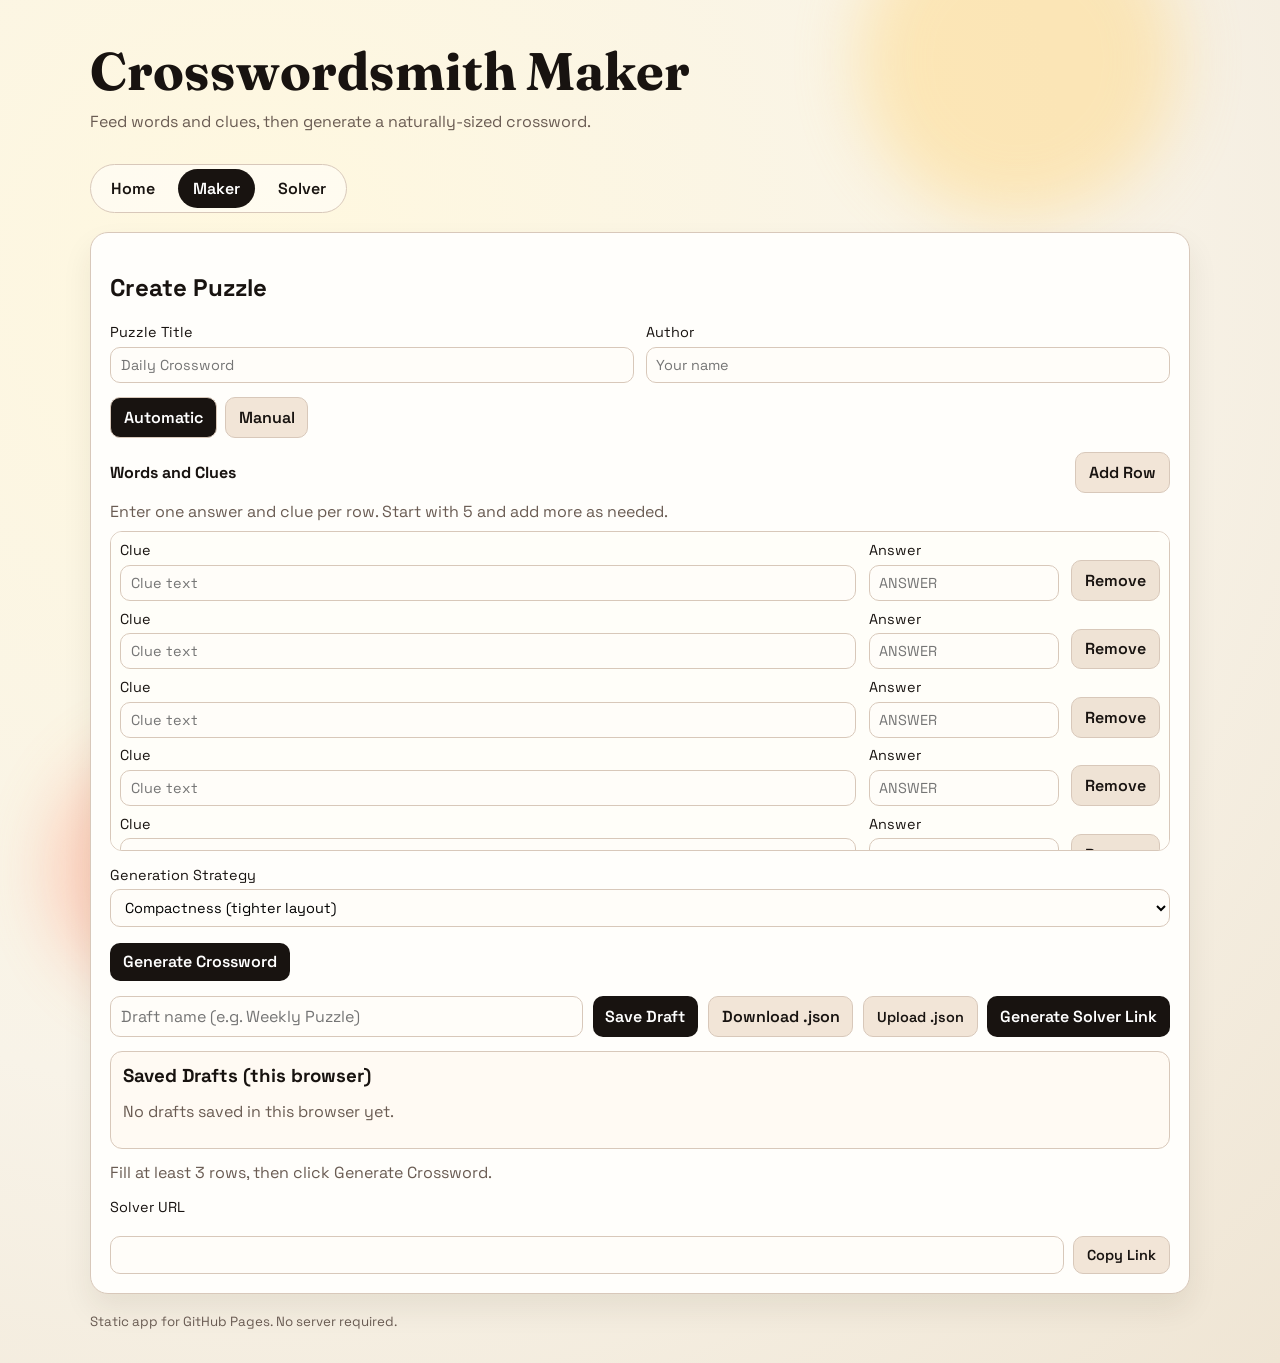
==== maker.html @ e9f3e0bb "initial commit" ====
<!doctype html>
<html lang="en">
  <head>
    <meta charset="UTF-8" />
    <meta name="viewport" content="width=device-width, initial-scale=1.0" />
    <title>Crosswordsmith Maker</title>
    <meta name="description" content="Generate a crossword from words and clues." />
    <link rel="preconnect" href="https://fonts.googleapis.com" />
    <link rel="preconnect" href="https://fonts.gstatic.com" crossorigin />
    <link
      href="https://fonts.googleapis.com/css2?family=Space+Grotesk:wght@400;500;700&family=Fraunces:opsz,wght@9..144,700&display=swap"
      rel="stylesheet"
    />
    <link rel="stylesheet" href="css/styles.css" />
  </head>
  <body>
    <div class="bg-orb orb-a"></div>
    <div class="bg-orb orb-b"></div>

    <header class="site-header">
      <h1>Crosswordsmith Maker</h1>
      <p>Feed words and clues, then generate a naturally-sized crossword.</p>
      <nav class="top-nav" aria-label="Main navigation">
        <a href="index.html">Home</a>
        <a href="maker.html" aria-current="page">Maker</a>
        <a href="solver.html">Solver</a>
      </nav>
    </header>

    <main class="layout">
      <section class="panel">
        <h2>Create Puzzle</h2>
        <div class="meta-grid maker-meta-grid">
          <label>
            Puzzle Title
            <input id="puzzle-title" type="text" placeholder="Daily Crossword" />
          </label>
          <label>
            Author
            <input id="puzzle-author" type="text" placeholder="Your name" />
          </label>
        </div>

        <div class="mode-tabs" role="tablist" aria-label="Maker mode">
          <button id="mode-automatic-btn" type="button" class="mode-tab-btn active" role="tab" aria-selected="true">
            Automatic
          </button>
          <button id="mode-manual-btn" type="button" class="mode-tab-btn" role="tab" aria-selected="false">
            Manual
          </button>
        </div>

        <section id="automatic-section" aria-label="Automatic crossword builder">
          <section class="word-bank" aria-label="Word and clue input rows">
            <div class="input-header-row">
              <h3>Words and Clues</h3>
              <button id="add-row-btn" type="button" class="secondary-btn">Add Row</button>
            </div>
            <p class="hint input-hint">Enter one answer and clue per row. Start with 5 and add more as needed.</p>

            <div id="entry-rows" class="entry-rows" role="group" aria-label="Clue and answer pairs"></div>
          </section>

          <section class="generation-controls" aria-label="Generation controls">
            <label>
              Generation Strategy
              <select id="generation-mode">
                <option value="compactness" selected>Compactness (tighter layout)</option>
                <option value="maxIntersections">Max Intersections (more crossings)</option>
              </select>
            </label>
          </section>

          <div class="toolbar">
            <button id="generate-btn" type="button">Generate Crossword</button>
          </div>
        </section>

        <section id="manual-section" class="manual-builder hidden" aria-label="Manual grid builder">
          <div class="toolbar">
            <button id="manual-block-toggle-btn" type="button" class="secondary-btn" aria-pressed="false">
              Toggle Black Squares: Off
            </button>
            <button id="manual-clear-btn" type="button" class="secondary-btn">Clear Letters</button>
            <button id="manual-recenter-btn" type="button" class="secondary-btn">Recenter</button>
            <button id="manual-build-btn" type="button">Build Puzzle</button>
          </div>

          <p class="hint">
            Type letters directly into the grid, like placing tiles on graph paper. Scroll in any direction to reveal
            more space — the grid keeps extending as you go. Turn on "Toggle Black Squares" to click cells into
            blocks instead. Clue numbers update automatically as you edit; fill in the clue text below, then click
            Build Puzzle.
          </p>

          <div id="manual-grid-viewport" class="manual-grid-viewport">
            <div id="manual-grid" class="crossword-grid" role="grid" aria-label="Manual crossword grid"></div>
          </div>

          <div class="clues-grid">
            <section>
              <h3>Across</h3>
              <ol id="manual-across-clues" class="solver-clues manual-clue-list"></ol>
            </section>
            <section>
              <h3>Down</h3>
              <ol id="manual-down-clues" class="solver-clues manual-clue-list"></ol>
            </section>
          </div>
        </section>

        <div class="toolbar">
          <input id="save-name-input" type="text" class="link-input" placeholder="Draft name (e.g. Weekly Puzzle)" />
          <button id="save-local-btn" type="button">Save Draft</button>
          <button id="download-btn" type="button" class="secondary-btn">Download .json</button>
          <label class="file-upload-btn">
            Upload .json
            <input id="upload-input" type="file" accept="application/json,.json" hidden />
          </label>
          <button id="share-btn" type="button">Generate Solver Link</button>
        </div>

        <section id="saved-drafts-section" class="report-box" aria-live="polite">
          <h3>Saved Drafts (this browser)</h3>
          <p id="saved-drafts-empty" class="hint">No drafts saved in this browser yet.</p>
          <ul id="saved-drafts-list" class="saved-drafts-list"></ul>
        </section>

        <p id="maker-message" class="hint">
          Fill at least 3 rows, then click Generate Crossword.
        </p>

        <section id="placement-report" class="report-box hidden" aria-live="polite">
          <h3>Placement Report</h3>
          <p id="placement-summary" class="hint"></p>
          <ul id="unplaced-list" class="report-list"></ul>
        </section>

        <label class="share-output">
          Solver URL
          <div class="toolbar">
            <input id="share-url" type="text" class="link-input" readonly />
            <button id="copy-link-btn" type="button" class="secondary-btn">Copy Link</button>
          </div>
        </label>
      </section>

      <section id="generated-panel" class="panel hidden" aria-live="polite">
        <h2>Generated Layout</h2>
        <div class="board-wrap">
          <div id="maker-grid" class="crossword-grid" role="grid" aria-label="Generated crossword"></div>
        </div>

        <div class="clues-grid">
          <section>
            <h3>Across</h3>
            <ol id="across-clues" class="solver-clues"></ol>
          </section>
          <section>
            <h3>Down</h3>
            <ol id="down-clues" class="solver-clues"></ol>
          </section>
        </div>
      </section>
    </main>

    <footer class="site-footer">
      <small>Static app for GitHub Pages. No server required.</small>
    </footer>

    <script type="module" src="js/maker.js"></script>
  </body>
</html>
---- css/styles.css ----
:root {
  --bg: #f8f3e8;
  --paper: #fffdf7;
  --ink: #181310;
  --muted: #6a5c53;
  --accent: #d9421b;
  --accent-soft: #ff8f6d;
  --line: #d8c8ba;
  --good: #2a7e3f;
  --bad: #a42020;
  --black: #12100f;
}

a {
  color: inherit;
}

* {
  box-sizing: border-box;
}

body {
  margin: 0;
  min-height: 100vh;
  font-family: "Space Grotesk", sans-serif;
  color: var(--ink);
  background: radial-gradient(circle at 20% 20%, #fff8df 0%, var(--bg) 55%, #efe5d4 100%);
  position: relative;
  overflow-x: hidden;
}

.bg-orb {
  position: fixed;
  border-radius: 999px;
  filter: blur(32px);
  opacity: 0.45;
  pointer-events: none;
  z-index: -1;
  animation: drift 10s ease-in-out infinite alternate;
}

.orb-a {
  width: 320px;
  height: 320px;
  background: #ffd57b;
  top: -100px;
  right: 8%;
}

.orb-b {
  width: 260px;
  height: 260px;
  background: #ff9f85;
  bottom: -100px;
  left: 4%;
  animation-duration: 13s;
}

.site-header,
.layout,
.site-footer {
  width: min(1100px, 92vw);
  margin-inline: auto;
}

.site-header {
  padding: 2.4rem 0 1.2rem;
  animation: rise-in 0.45s ease;
}

.site-header h1 {
  margin: 0;
  font-family: "Fraunces", serif;
  font-size: clamp(2.1rem, 5vw, 3.3rem);
}

.site-header p {
  margin-top: 0.45rem;
  color: var(--muted);
}

.top-nav {
  margin-top: 1rem;
  display: inline-flex;
  gap: 0.5rem;
  background: rgba(255, 255, 255, 0.5);
  border: 1px solid var(--line);
  border-radius: 999px;
  padding: 0.28rem;
}

.top-nav a {
  text-decoration: none;
  border-radius: 999px;
  padding: 0.55rem 0.95rem;
  font-weight: 600;
}

.top-nav a[aria-current="page"] {
  background: var(--ink);
  color: #fff;
}

.layout {
  display: grid;
}

.panel {
  background: color-mix(in srgb, var(--paper), #ffffff 50%);
  border: 1px solid var(--line);
  border-radius: 18px;
  padding: 1.2rem;
  backdrop-filter: blur(5px);
  box-shadow: 0 15px 30px rgba(52, 33, 12, 0.08);
  animation: rise-in 0.4s ease;
}

.meta-grid {
  display: grid;
  grid-template-columns: repeat(4, minmax(120px, 1fr));
  gap: 0.7rem;
}

.maker-meta-grid {
  grid-template-columns: repeat(2, minmax(180px, 1fr));
}

label {
  font-size: 0.9rem;
  display: grid;
  gap: 0.35rem;
}

input,
button,
textarea {
  font: inherit;
}

input,
textarea {
  border: 1px solid var(--line);
  border-radius: 10px;
  padding: 0.5rem 0.6rem;
  background: #fffdf9;
}

.toolbar {
  margin-top: 0.95rem;
  display: flex;
  flex-wrap: wrap;
  gap: 0.6rem;
}

button {
  border: 0;
  border-radius: 10px;
  padding: 0.55rem 0.8rem;
  background: var(--ink);
  color: #fff;
  font-weight: 600;
  cursor: pointer;
}

button:hover {
  transform: translateY(-1px);
}

.hint {
  color: var(--muted);
  margin: 0.85rem 0;
}

.board-wrap {
  overflow: auto;
  border: 1px solid var(--line);
  border-radius: 12px;
  padding: 0.7rem;
  background: #fffefa;
}

.hidden {
  display: none;
}

.crossword-grid {
  display: grid;
  gap: 2px;
  width: fit-content;
  margin: 0 auto;
}

.cell {
  width: 36px;
  height: 36px;
  border: 1px solid #dacbbb;
  background: #fff;
  position: relative;
}

.cell.black {
  background: var(--black);
  border-color: #000;
}

.cell.active-word {
  background: #f6efd9;
}

.cell.active-cell {
  background: #e7d7b4;
  border-color: #be9d6d;
}

.cell-num {
  position: absolute;
  top: 2px;
  left: 3px;
  font-size: 0.58rem;
  color: #5c4d41;
  user-select: none;
}

.cell input {
  width: 100%;
  height: 100%;
  border: 0;
  border-radius: 0;
  text-align: center;
  text-transform: uppercase;
  font-weight: 700;
  font-size: 1rem;
  background: transparent;
  padding: 0;
}

.cell input:focus {
  outline: 2px solid #d7b784;
}

.clues-grid {
  margin-top: 1rem;
  display: grid;
  gap: 1rem;
  grid-template-columns: repeat(2, minmax(220px, 1fr));
}

.clue-list {
  display: grid;
  gap: 0.5rem;
  max-height: 260px;
  overflow: auto;
  padding-right: 0.2rem;
}

.clue-item {
  display: grid;
  grid-template-columns: 40px 1fr;
  align-items: center;
  gap: 0.45rem;
}

.clue-item span {
  font-weight: 700;
}

.share-output {
  margin-top: 0.9rem;
}

.link-input {
  flex: 1 1 260px;
  min-width: 200px;
}

.file-upload-btn {
  display: inline-flex;
  align-items: center;
  justify-content: center;
  border-radius: 10px;
  padding: 0.55rem 0.8rem;
  font-weight: 600;
  cursor: pointer;
  background: #f2e5d7;
  color: var(--ink);
  border: 1px solid var(--line);
}

.saved-drafts-list {
  margin: 0.6rem 0 0;
  padding: 0;
  list-style: none;
  display: grid;
  gap: 0.5rem;
}

.saved-draft-item {
  display: flex;
  align-items: center;
  justify-content: space-between;
  gap: 0.6rem;
  padding: 0.45rem 0.6rem;
  border: 1px solid var(--line);
  border-radius: 10px;
  background: #fffef9;
}

.saved-draft-name {
  font-weight: 600;
  overflow: hidden;
  text-overflow: ellipsis;
  white-space: nowrap;
}

.saved-draft-actions {
  display: flex;
  gap: 0.4rem;
  flex-shrink: 0;
}

.saved-draft-actions button {
  padding: 0.35rem 0.55rem;
  font-size: 0.85rem;
}

.solver-meta {
  display: flex;
  flex-wrap: wrap;
  gap: 0.75rem;
  align-items: baseline;
}

.solver-meta strong {
  font-size: 1.2rem;
}

.solver-meta span {
  color: var(--muted);
}

.solver-clues {
  margin: 0;
  padding-left: 0;
  list-style: none;
  display: grid;
  gap: 0.4rem;
}

.solver-clues li {
  border-radius: 8px;
  padding: 0.15rem 0.35rem;
  transition: background-color 120ms ease, color 120ms ease;
  cursor: pointer;
}

.solver-clues li.active-clue {
  background: #f5ecd8;
  color: #2f2418;
}

.solver-clues li:hover {
  background: #f7f0de;
}

.good {
  color: var(--good);
}

.bad {
  color: var(--bad);
}

.site-footer {
  padding: 1rem 0 2rem;
  color: var(--muted);
}

.word-bank {
  margin-top: 0.8rem;
}

textarea {
  resize: vertical;
}

.input-header-row {
  display: flex;
  justify-content: space-between;
  align-items: center;
  gap: 0.8rem;
}

.input-header-row h3 {
  margin: 0;
  font-size: 1rem;
}

.secondary-btn {
  background: #f2e5d7;
  color: var(--ink);
  border: 1px solid var(--line);
}

.input-hint {
  margin-top: 0.5rem;
  margin-bottom: 0.6rem;
}

.entry-rows {
  border: 1px solid var(--line);
  border-radius: 12px;
  background: #fffef9;
  padding: 0.55rem;
  max-height: 320px;
  overflow-y: auto;
  display: grid;
  gap: 0.55rem;
}

.entry-row {
  display: grid;
  grid-template-columns: minmax(240px, 1fr) minmax(130px, 190px) auto;
  gap: 0.8rem;
  align-items: end;
}

.entry-row label {
  min-width: 0;
}

.entry-row input {
  width: 100%;
}

.entry-answer {
  text-transform: uppercase;
}

.remove-row-btn {
  background: #efe3d5;
  color: var(--ink);
  border: 1px solid var(--line);
  white-space: nowrap;
}

.generation-controls {
  margin-top: 0.9rem;
}

.mode-tabs {
  display: flex;
  gap: 0.5rem;
  margin: 0.9rem 0;
}

.mode-tab-btn {
  background: #f2e5d7;
  color: var(--ink);
  border: 1px solid var(--line);
}

.mode-tab-btn.active {
  background: var(--ink);
  color: #fff;
}

.manual-builder {
  margin-top: 0.6rem;
}

.manual-grid-viewport {
  width: 100%;
  max-width: 640px;
  height: 440px;
  overflow: auto;
  border: 1px solid var(--line);
  border-radius: 12px;
  padding: 0.7rem;
  background: #fffefa repeating-linear-gradient(
      0deg,
      transparent,
      transparent 35px,
      rgba(90, 70, 50, 0.06) 35px,
      rgba(90, 70, 50, 0.06) 36px
    ),
    repeating-linear-gradient(
      90deg,
      transparent,
      transparent 35px,
      rgba(90, 70, 50, 0.06) 35px,
      rgba(90, 70, 50, 0.06) 36px
    );
  margin: 0 auto;
}

/* The manual grid only renders the cells near the current scroll position
   (see renderManualWindow in maker.js) rather than every cell in the
   pannable range, so it uses absolute positioning within an explicitly
   sized canvas instead of the automatic/solver grids' CSS Grid layout. */
#manual-grid {
  position: relative;
  display: block;
}

#manual-grid .cell {
  position: absolute;
}


.crossword-grid.block-mode .cell:not(.black) input {
  cursor: cell;
}

.crossword-grid.block-mode .cell.black {
  cursor: pointer;
}

.manual-clue-item {
  display: grid;
  grid-template-columns: 28px 1fr;
  align-items: center;
  gap: 0.45rem;
}

.manual-clue-item .clue-num {
  font-weight: 700;
  color: var(--muted);
}

.manual-clue-input {
  width: 100%;
}

select {
  border: 1px solid var(--line);
  border-radius: 10px;
  padding: 0.5rem 0.6rem;
  background: #fffdf9;
  font: inherit;
}

.report-box {
  margin-top: 0.9rem;
  border: 1px solid var(--line);
  border-radius: 12px;
  background: #fffaf3;
  padding: 0.75rem;
}

.report-box h3 {
  margin: 0;
}

.report-list {
  margin: 0;
  margin-top: 0.5rem;
  padding-left: 1.1rem;
  display: grid;
  gap: 0.3rem;
}

.home-layout {
  grid-template-columns: 1.3fr 1fr;
  gap: 1rem;
}

.hero-panel {
  animation-delay: 0.06s;
}

.featured-meta {
  display: flex;
  flex-wrap: wrap;
  align-items: baseline;
  gap: 0.7rem;
}

.featured-meta strong {
  font-size: 1.2rem;
}

.featured-meta span {
  color: var(--muted);
}

.pill-row {
  margin-top: 0.7rem;
  display: flex;
  gap: 0.6rem;
  flex-wrap: wrap;
}

.pill {
  border: 1px solid var(--line);
  background: rgba(255, 255, 255, 0.7);
  border-radius: 999px;
  padding: 0.3rem 0.6rem;
}

.btn-link {
  display: inline-flex;
  text-decoration: none;
  border-radius: 10px;
  padding: 0.55rem 0.8rem;
  background: var(--ink);
  color: #fff;
  font-weight: 600;
}

.btn-link.secondary {
  background: #f2e5d7;
  color: var(--ink);
  border: 1px solid var(--line);
}

.steps-list {
  margin: 0;
  padding-left: 1.1rem;
  display: grid;
  gap: 0.45rem;
}

@keyframes rise-in {
  from {
    transform: translateY(8px);
    opacity: 0;
  }
  to {
    transform: translateY(0);
    opacity: 1;
  }
}

@keyframes drift {
  from {
    transform: translateY(0) translateX(0);
  }
  to {
    transform: translateY(12px) translateX(14px);
  }
}

@media (max-width: 860px) {
  .meta-grid {
    grid-template-columns: repeat(2, minmax(120px, 1fr));
  }

  .home-layout {
    grid-template-columns: 1fr;
  }

  .clues-grid {
    grid-template-columns: 1fr;
  }

  .cell {
    width: 32px;
    height: 32px;
  }

  .entry-row {
    grid-template-columns: 1fr;
  }
}
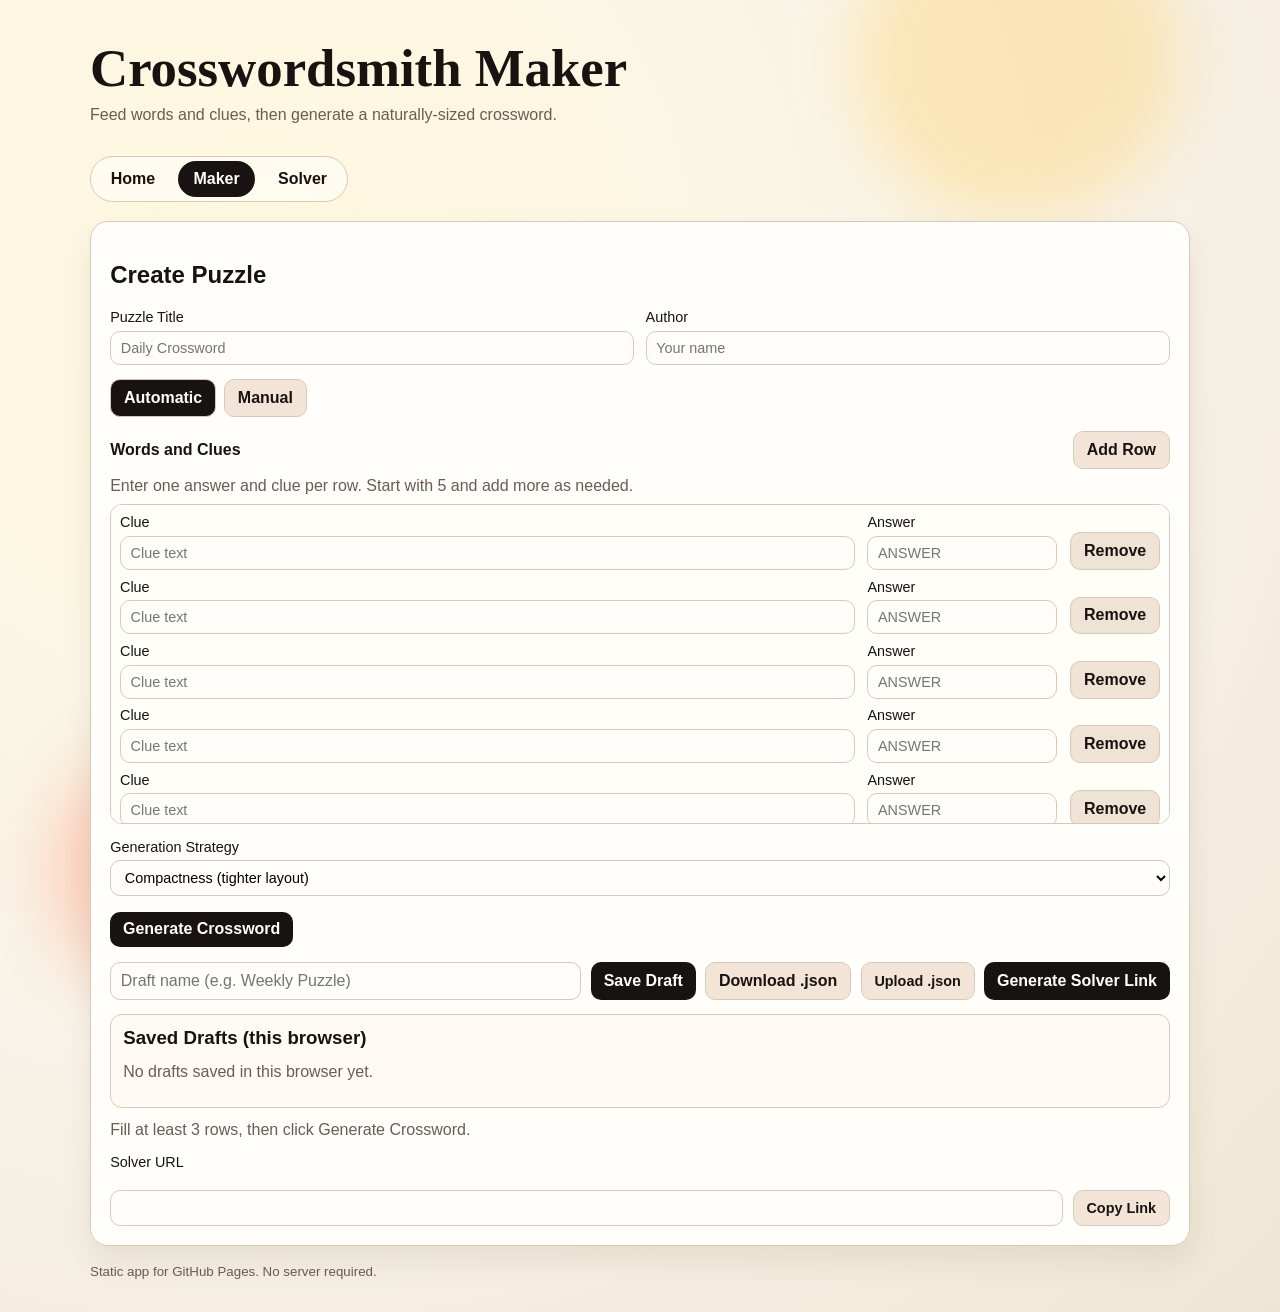
==== commit bde04260: "final pass for security" ====
--- a/maker.html
+++ b/maker.html
@@ -3,6 +3,11 @@
   <head>
     <meta charset="UTF-8" />
     <meta name="viewport" content="width=device-width, initial-scale=1.0" />
+    <meta name="referrer" content="strict-origin-when-cross-origin" />
+    <meta
+      http-equiv="Content-Security-Policy"
+      content="default-src 'self'; script-src 'self'; style-src 'self' 'unsafe-inline' https://fonts.googleapis.com; font-src https://fonts.gstatic.com; img-src 'self' data:; connect-src 'self'; object-src 'none'; base-uri 'self'; form-action 'self'; frame-src 'none'; manifest-src 'self'"
+    />
     <title>Crosswordsmith Maker</title>
     <meta name="description" content="Generate a crossword from words and clues." />
     <link rel="preconnect" href="https://fonts.googleapis.com" />
--- a/css/styles.css
+++ b/css/styles.css
@@ -105,6 +105,11 @@
   display: grid;
 }
 
+.solver-layout {
+  width: min(1500px, 97vw);
+  gap: 1rem;
+}
+
 .panel {
   background: color-mix(in srgb, var(--paper), #ffffff 50%);
   border: 1px solid var(--line);
@@ -172,11 +177,14 @@
 }
 
 .board-wrap {
+  max-width: 100%;
   overflow: auto;
   border: 1px solid var(--line);
   border-radius: 12px;
   padding: 0.7rem;
   background: #fffefa;
+  overscroll-behavior-x: contain;
+  min-width: 0;
 }
 
 .hidden {
@@ -184,6 +192,7 @@
 }
 
 .crossword-grid {
+  --cell-size: var(--solver-cell-size, 32px);
   display: grid;
   gap: 2px;
   width: fit-content;
@@ -191,8 +200,8 @@
 }
 
 .cell {
-  width: 36px;
-  height: 36px;
+  width: var(--cell-size);
+  height: var(--cell-size);
   border: 1px solid #dacbbb;
   background: #fff;
   position: relative;
@@ -214,9 +223,9 @@
 
 .cell-num {
   position: absolute;
-  top: 2px;
-  left: 3px;
-  font-size: 0.58rem;
+  top: max(1px, calc(var(--cell-size) * 0.06));
+  left: max(2px, calc(var(--cell-size) * 0.09));
+  font-size: clamp(0.42rem, calc(var(--cell-size) * 0.18), 0.58rem);
   color: #5c4d41;
   user-select: none;
 }
@@ -229,7 +238,7 @@
   text-align: center;
   text-transform: uppercase;
   font-weight: 700;
-  font-size: 1rem;
+  font-size: clamp(0.72rem, calc(var(--cell-size) * 0.5), 1rem);
   background: transparent;
   padding: 0;
 }
@@ -239,10 +248,13 @@
 }
 
 .clues-grid {
-  margin-top: 1rem;
   display: grid;
   gap: 1rem;
   grid-template-columns: repeat(2, minmax(220px, 1fr));
+  align-content: start;
+  min-width: 0;
+  grid-column: 2 / 3;
+  grid-row: 1 / span 2;
 }
 
 .clue-list {
@@ -344,6 +356,10 @@
   list-style: none;
   display: grid;
   gap: 0.4rem;
+  max-height: 60vh;
+  max-height: 60dvh;
+  overflow: auto;
+  padding-right: 0.35rem;
 }
 
 .solver-clues li {
@@ -360,6 +376,69 @@
 
 .solver-clues li:hover {
   background: #f7f0de;
+}
+
+.solver-panel {
+  display: grid;
+  gap: 1rem;
+  align-items: start;
+  grid-template-columns: minmax(0, 1.4fr) minmax(320px, 1fr);
+}
+
+.solver-board-toolbar {
+  grid-column: 1 / 2;
+  display: flex;
+  flex-wrap: wrap;
+  justify-content: space-between;
+  align-items: center;
+  gap: 0.7rem;
+}
+
+.solver-board-label {
+  color: var(--muted);
+  font-size: 0.92rem;
+  font-weight: 600;
+}
+
+.solver-zoom-controls {
+  display: inline-flex;
+  align-items: center;
+  gap: 0.5rem;
+  flex-wrap: wrap;
+}
+
+.solver-zoom-controls button {
+  min-width: 3rem;
+}
+
+.zoom-level {
+  min-width: 4ch;
+  font-weight: 700;
+  color: var(--muted);
+  text-align: right;
+}
+
+.solver-scroll-hint {
+  grid-column: 1 / 2;
+  margin: -0.35rem 0 0;
+  color: var(--muted);
+  font-size: 0.9rem;
+  text-align: center;
+}
+
+.solver-panel .board-wrap {
+  grid-column: 1 / 2;
+}
+
+.solver-clue-section {
+  min-width: 0;
+  display: grid;
+  grid-template-rows: auto minmax(0, 1fr);
+  gap: 0.5rem;
+}
+
+.solver-clue-section h3 {
+  margin: 0;
 }
 
 .good {
@@ -653,12 +732,34 @@
     grid-template-columns: 1fr;
   }
 
-  .cell {
-    width: 32px;
-    height: 32px;
+  .crossword-grid {
+    --cell-size: 30px;
+  }
+
+  .solver-board-toolbar {
+    align-items: start;
   }
 
   .entry-row {
     grid-template-columns: 1fr;
   }
 }
+
+@media (max-width: 1180px) {
+  .solver-panel {
+    grid-template-columns: 1fr;
+  }
+
+  .solver-panel .board-wrap,
+  .solver-board-toolbar,
+  .solver-scroll-hint,
+  .clues-grid {
+    grid-column: auto;
+    grid-row: auto;
+  }
+
+  .solver-clues {
+    max-height: 40vh;
+    max-height: 40dvh;
+  }
+}
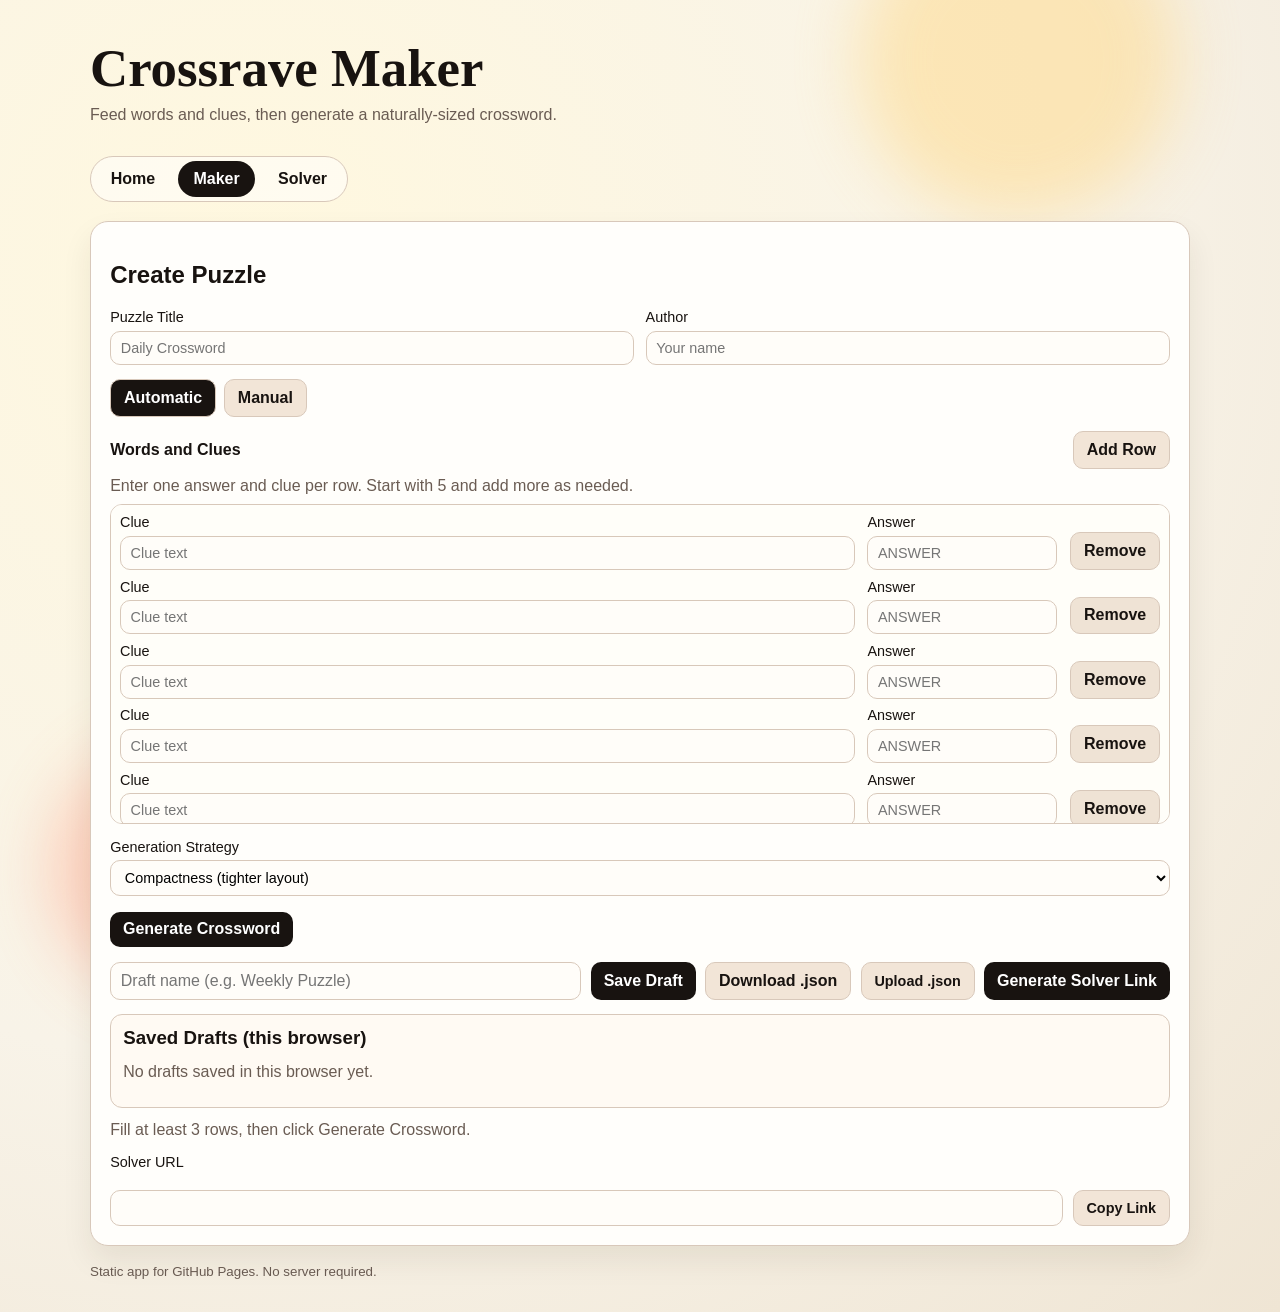
==== commit a6694380: "Rename Crosswordsmith/crosslark to Crossrave" ====
--- a/maker.html
+++ b/maker.html
@@ -8,7 +8,7 @@
       http-equiv="Content-Security-Policy"
       content="default-src 'self'; script-src 'self'; style-src 'self' 'unsafe-inline' https://fonts.googleapis.com; font-src https://fonts.gstatic.com; img-src 'self' data:; connect-src 'self'; object-src 'none'; base-uri 'self'; form-action 'self'; frame-src 'none'; manifest-src 'self'"
     />
-    <title>Crosswordsmith Maker</title>
+    <title>Crossrave Maker</title>
     <meta name="description" content="Generate a crossword from words and clues." />
     <link rel="preconnect" href="https://fonts.googleapis.com" />
     <link rel="preconnect" href="https://fonts.gstatic.com" crossorigin />
@@ -23,7 +23,7 @@
     <div class="bg-orb orb-b"></div>
 
     <header class="site-header">
-      <h1>Crosswordsmith Maker</h1>
+      <h1>Crossrave Maker</h1>
       <p>Feed words and clues, then generate a naturally-sized crossword.</p>
       <nav class="top-nav" aria-label="Main navigation">
         <a href="index.html">Home</a>
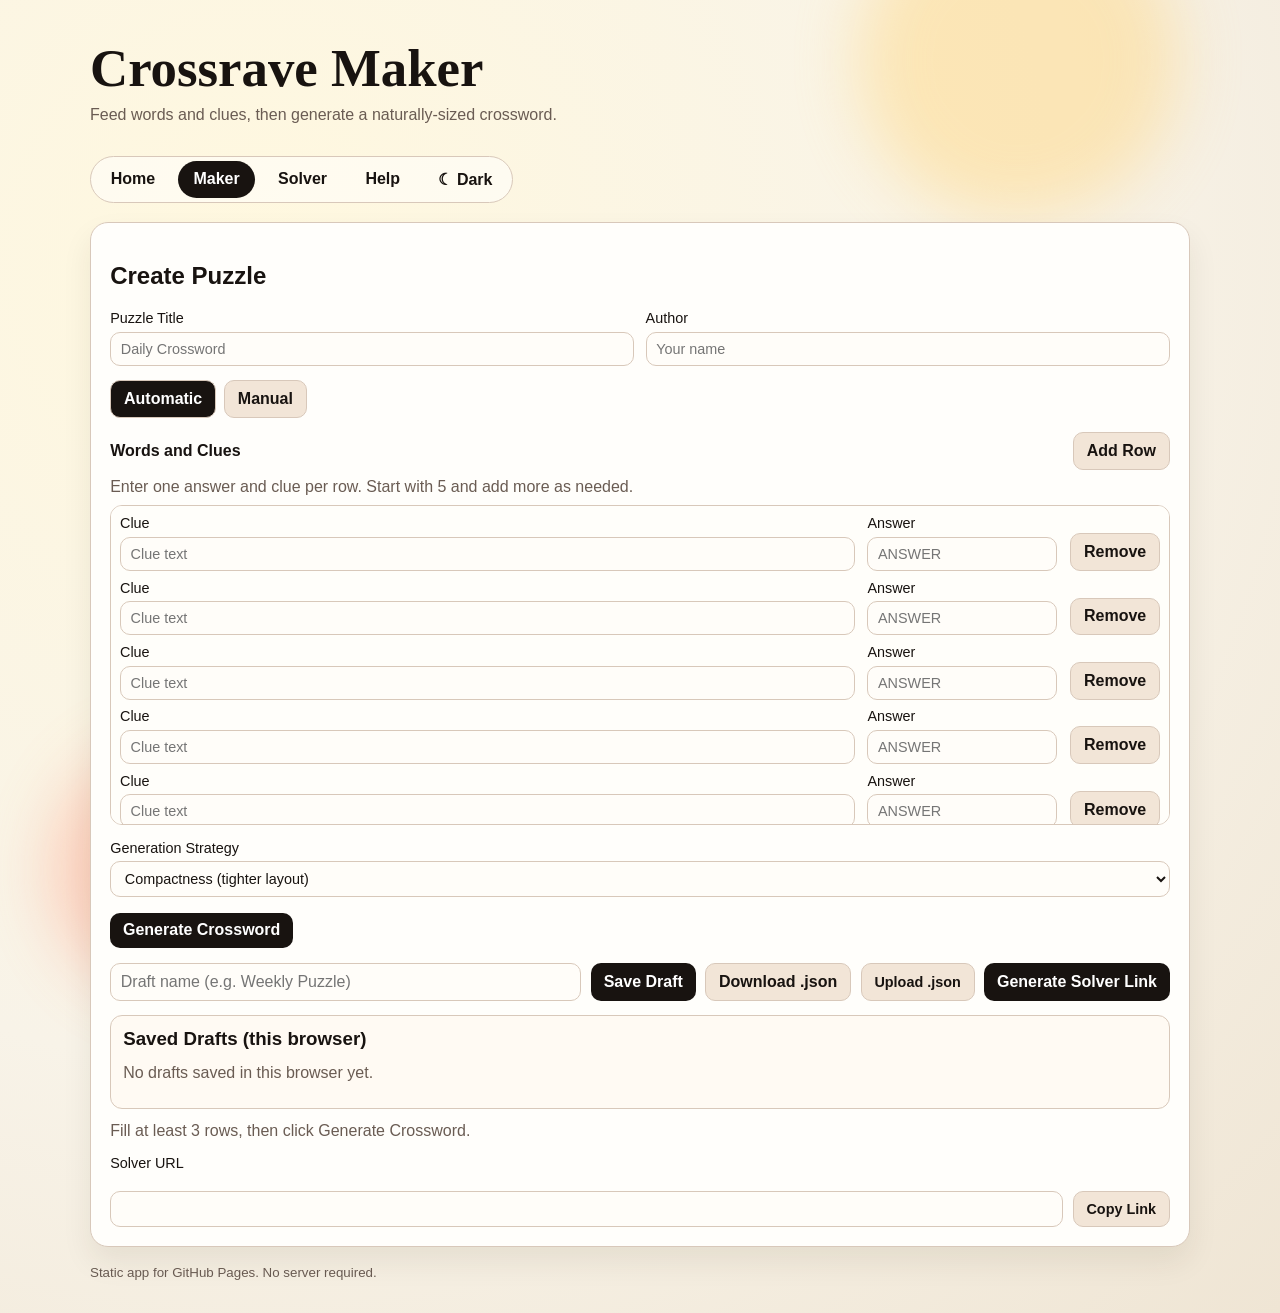
==== commit 95277181: "Implement help guide, print layout, solve timer, completion screen, dark mode (#15 #14 #12 #11 #17)" ====
--- a/maker.html
+++ b/maker.html
@@ -17,6 +17,7 @@
       rel="stylesheet"
     />
     <link rel="stylesheet" href="css/styles.css" />
+    <script src="js/theme-init.js"></script>
   </head>
   <body>
     <div class="bg-orb orb-a"></div>
@@ -174,5 +175,6 @@
     </footer>
 
     <script type="module" src="js/maker.js"></script>
+    <script type="module" src="js/site.js"></script>
   </body>
 </html>
--- a/css/styles.css
+++ b/css/styles.css
@@ -1,7 +1,11 @@
 :root {
+  color-scheme: light;
   --bg: #f8f3e8;
+  --bg-grad-a: #fff8df;
+  --bg-grad-b: #efe5d4;
   --paper: #fffdf7;
   --ink: #181310;
+  --on-ink: #ffffff;
   --muted: #6a5c53;
   --accent: #d9421b;
   --accent-soft: #ff8f6d;
@@ -9,6 +13,69 @@
   --good: #2a7e3f;
   --bad: #a42020;
   --black: #12100f;
+  --black-border: #000000;
+  --orb-a: #ffd57b;
+  --orb-b: #ff9f85;
+  --nav-bg: rgba(255, 255, 255, 0.5);
+  --panel-bg: color-mix(in srgb, var(--paper), #ffffff 50%);
+  --field-bg: #fffdf9;
+  --surface-2: #fffefa;
+  --surface-3: #fffaf3;
+  --secondary-bg: #f2e5d7;
+  --pill-bg: rgba(255, 255, 255, 0.7);
+  --cell-bg: #ffffff;
+  --cell-border: #dacbbb;
+  --cell-num: #5c4d41;
+  --cell-active-word: #f6efd9;
+  --cell-active-cell: #e7d7b4;
+  --cell-active-border: #be9d6d;
+  --focus-ring: #d7b784;
+  --clue-active-bg: #f5ecd8;
+  --clue-active-ink: #2f2418;
+  --clue-hover-bg: #f7f0de;
+  --overlay-backdrop: rgba(24, 19, 16, 0.45);
+}
+
+[data-theme="dark"] {
+  color-scheme: dark;
+  --bg: #17130f;
+  --bg-grad-a: #221b13;
+  --bg-grad-b: #120e0a;
+  --paper: #1e1913;
+  --ink: #f0e9df;
+  --on-ink: #17130f;
+  --muted: #b5a795;
+  --accent: #ff7a52;
+  --accent-soft: #ff8f6d;
+  --line: #4a4136;
+  --good: #7ed99a;
+  --bad: #ff9d9d;
+  --black: #000000;
+  --black-border: #4a4136;
+  --orb-a: #6b5420;
+  --orb-b: #6e3a29;
+  --nav-bg: rgba(0, 0, 0, 0.35);
+  --panel-bg: rgba(34, 28, 21, 0.88);
+  --field-bg: #26201a;
+  --surface-2: #221d16;
+  --surface-3: #262019;
+  --secondary-bg: #3a322a;
+  --pill-bg: rgba(0, 0, 0, 0.3);
+  --cell-bg: #2b251e;
+  --cell-border: #57493c;
+  --cell-num: #cfc2b0;
+  --cell-active-word: #3e3423;
+  --cell-active-cell: #5b4a29;
+  --cell-active-border: #b3945e;
+  --focus-ring: #d7b784;
+  --clue-active-bg: #443a28;
+  --clue-active-ink: #f4ecdd;
+  --clue-hover-bg: #322b21;
+  --overlay-backdrop: rgba(0, 0, 0, 0.6);
+}
+
+[data-theme="dark"] .bg-orb {
+  opacity: 0.2;
 }
 
 a {
@@ -24,7 +91,7 @@
   min-height: 100vh;
   font-family: "Space Grotesk", sans-serif;
   color: var(--ink);
-  background: radial-gradient(circle at 20% 20%, #fff8df 0%, var(--bg) 55%, #efe5d4 100%);
+  background: radial-gradient(circle at 20% 20%, var(--bg-grad-a) 0%, var(--bg) 55%, var(--bg-grad-b) 100%);
   position: relative;
   overflow-x: hidden;
 }
@@ -42,7 +109,7 @@
 .orb-a {
   width: 320px;
   height: 320px;
-  background: #ffd57b;
+  background: var(--orb-a);
   top: -100px;
   right: 8%;
 }
@@ -50,7 +117,7 @@
 .orb-b {
   width: 260px;
   height: 260px;
-  background: #ff9f85;
+  background: var(--orb-b);
   bottom: -100px;
   left: 4%;
   animation-duration: 13s;
@@ -83,7 +150,7 @@
   margin-top: 1rem;
   display: inline-flex;
   gap: 0.5rem;
-  background: rgba(255, 255, 255, 0.5);
+  background: var(--nav-bg);
   border: 1px solid var(--line);
   border-radius: 999px;
   padding: 0.28rem;
@@ -98,7 +165,22 @@
 
 .top-nav a[aria-current="page"] {
   background: var(--ink);
-  color: #fff;
+  color: var(--on-ink);
+}
+
+.top-nav .nav-btn {
+  background: transparent;
+  color: inherit;
+  border: 0;
+  border-radius: 999px;
+  padding: 0.55rem 0.95rem;
+  font-weight: 600;
+  cursor: pointer;
+}
+
+.top-nav .nav-btn:hover {
+  background: color-mix(in srgb, var(--ink), transparent 88%);
+  transform: none;
 }
 
 .layout {
@@ -111,7 +193,7 @@
 }
 
 .panel {
-  background: color-mix(in srgb, var(--paper), #ffffff 50%);
+  background: var(--panel-bg);
   border: 1px solid var(--line);
   border-radius: 18px;
   padding: 1.2rem;
@@ -147,7 +229,8 @@
   border: 1px solid var(--line);
   border-radius: 10px;
   padding: 0.5rem 0.6rem;
-  background: #fffdf9;
+  background: var(--field-bg);
+  color: var(--ink);
 }
 
 .toolbar {
@@ -162,7 +245,7 @@
   border-radius: 10px;
   padding: 0.55rem 0.8rem;
   background: var(--ink);
-  color: #fff;
+  color: var(--on-ink);
   font-weight: 600;
   cursor: pointer;
 }
@@ -177,12 +260,13 @@
 }
 
 .board-wrap {
+  position: relative;
   max-width: 100%;
   overflow: auto;
   border: 1px solid var(--line);
   border-radius: 12px;
   padding: 0.7rem;
-  background: #fffefa;
+  background: var(--surface-2);
   overscroll-behavior-x: contain;
   min-width: 0;
 }
@@ -202,23 +286,23 @@
 .cell {
   width: var(--cell-size);
   height: var(--cell-size);
-  border: 1px solid #dacbbb;
-  background: #fff;
+  border: 1px solid var(--cell-border);
+  background: var(--cell-bg);
   position: relative;
 }
 
 .cell.black {
   background: var(--black);
-  border-color: #000;
+  border-color: var(--black-border);
 }
 
 .cell.active-word {
-  background: #f6efd9;
+  background: var(--cell-active-word);
 }
 
 .cell.active-cell {
-  background: #e7d7b4;
-  border-color: #be9d6d;
+  background: var(--cell-active-cell);
+  border-color: var(--cell-active-border);
 }
 
 .cell-num {
@@ -226,7 +310,7 @@
   top: max(1px, calc(var(--cell-size) * 0.06));
   left: max(2px, calc(var(--cell-size) * 0.09));
   font-size: clamp(0.42rem, calc(var(--cell-size) * 0.18), 0.58rem);
-  color: #5c4d41;
+  color: var(--cell-num);
   user-select: none;
 }
 
@@ -240,11 +324,12 @@
   font-weight: 700;
   font-size: clamp(0.72rem, calc(var(--cell-size) * 0.5), 1rem);
   background: transparent;
+  color: var(--ink);
   padding: 0;
 }
 
 .cell input:focus {
-  outline: 2px solid #d7b784;
+  outline: 2px solid var(--focus-ring);
 }
 
 .clues-grid {
@@ -293,7 +378,7 @@
   padding: 0.55rem 0.8rem;
   font-weight: 600;
   cursor: pointer;
-  background: #f2e5d7;
+  background: var(--secondary-bg);
   color: var(--ink);
   border: 1px solid var(--line);
 }
@@ -314,7 +399,7 @@
   padding: 0.45rem 0.6rem;
   border: 1px solid var(--line);
   border-radius: 10px;
-  background: #fffef9;
+  background: var(--surface-2);
 }
 
 .saved-draft-name {
@@ -370,12 +455,12 @@
 }
 
 .solver-clues li.active-clue {
-  background: #f5ecd8;
-  color: #2f2418;
+  background: var(--clue-active-bg);
+  color: var(--clue-active-ink);
 }
 
 .solver-clues li:hover {
-  background: #f7f0de;
+  background: var(--clue-hover-bg);
 }
 
 .solver-panel {
@@ -475,7 +560,7 @@
 }
 
 .secondary-btn {
-  background: #f2e5d7;
+  background: var(--secondary-bg);
   color: var(--ink);
   border: 1px solid var(--line);
 }
@@ -488,7 +573,7 @@
 .entry-rows {
   border: 1px solid var(--line);
   border-radius: 12px;
-  background: #fffef9;
+  background: var(--surface-2);
   padding: 0.55rem;
   max-height: 320px;
   overflow-y: auto;
@@ -516,7 +601,7 @@
 }
 
 .remove-row-btn {
-  background: #efe3d5;
+  background: var(--secondary-bg);
   color: var(--ink);
   border: 1px solid var(--line);
   white-space: nowrap;
@@ -533,14 +618,14 @@
 }
 
 .mode-tab-btn {
-  background: #f2e5d7;
+  background: var(--secondary-bg);
   color: var(--ink);
   border: 1px solid var(--line);
 }
 
 .mode-tab-btn.active {
   background: var(--ink);
-  color: #fff;
+  color: var(--on-ink);
 }
 
 .manual-builder {
@@ -555,7 +640,7 @@
   border: 1px solid var(--line);
   border-radius: 12px;
   padding: 0.7rem;
-  background: #fffefa repeating-linear-gradient(
+  background: var(--surface-2) repeating-linear-gradient(
       0deg,
       transparent,
       transparent 35px,
@@ -614,7 +699,8 @@
   border: 1px solid var(--line);
   border-radius: 10px;
   padding: 0.5rem 0.6rem;
-  background: #fffdf9;
+  background: var(--field-bg);
+  color: var(--ink);
   font: inherit;
 }
 
@@ -622,7 +708,7 @@
   margin-top: 0.9rem;
   border: 1px solid var(--line);
   border-radius: 12px;
-  background: #fffaf3;
+  background: var(--surface-3);
   padding: 0.75rem;
 }
 
@@ -671,7 +757,7 @@
 
 .pill {
   border: 1px solid var(--line);
-  background: rgba(255, 255, 255, 0.7);
+  background: var(--pill-bg);
   border-radius: 999px;
   padding: 0.3rem 0.6rem;
 }
@@ -682,12 +768,12 @@
   border-radius: 10px;
   padding: 0.55rem 0.8rem;
   background: var(--ink);
-  color: #fff;
+  color: var(--on-ink);
   font-weight: 600;
 }
 
 .btn-link.secondary {
-  background: #f2e5d7;
+  background: var(--secondary-bg);
   color: var(--ink);
   border: 1px solid var(--line);
 }
@@ -763,3 +849,200 @@
     max-height: 40dvh;
   }
 }
+
+/* --- Solve timer & pause --------------------------------------------------- */
+
+.solver-timer-controls {
+  display: inline-flex;
+  align-items: center;
+  gap: 0.6rem;
+}
+
+.solve-timer {
+  font-weight: 700;
+  font-variant-numeric: tabular-nums;
+  font-size: 1.05rem;
+  min-width: 4.5ch;
+}
+
+.pause-overlay {
+  position: absolute;
+  inset: 0;
+  z-index: 2;
+  display: grid;
+  place-content: center;
+  gap: 0.7rem;
+  text-align: center;
+  background: var(--surface-2);
+  border-radius: 12px;
+}
+
+.pause-overlay.hidden {
+  display: none;
+}
+
+.pause-overlay p {
+  margin: 0;
+  font-weight: 700;
+  font-size: 1.1rem;
+}
+
+.grid-paused {
+  visibility: hidden;
+}
+
+/* --- Shared dialogs (help, completion) ------------------------------------- */
+
+.site-dialog {
+  border: 1px solid var(--line);
+  border-radius: 16px;
+  background: var(--panel-bg);
+  color: var(--ink);
+  padding: 1.4rem;
+  width: min(580px, 92vw);
+  max-height: 85vh;
+  overflow: auto;
+  box-shadow: 0 18px 40px rgba(0, 0, 0, 0.25);
+}
+
+.site-dialog::backdrop {
+  background: var(--overlay-backdrop);
+}
+
+.site-dialog h2 {
+  margin-top: 0;
+  font-family: "Fraunces", serif;
+}
+
+.site-dialog h3 {
+  margin: 1rem 0 0.4rem;
+}
+
+.site-dialog ul {
+  margin: 0.35rem 0 0.6rem;
+  padding-left: 1.2rem;
+  display: grid;
+  gap: 0.45rem;
+}
+
+.site-dialog kbd {
+  border: 1px solid var(--line);
+  border-radius: 5px;
+  padding: 0 0.3rem;
+  background: var(--surface-2);
+  font-size: 0.85em;
+  font-family: inherit;
+}
+
+.dialog-actions {
+  margin-top: 1rem;
+  display: flex;
+  justify-content: flex-end;
+}
+
+/* --- Print ------------------------------------------------------------------ */
+
+@media print {
+  body {
+    background: #fff;
+    color: #000;
+    overflow: visible;
+  }
+
+  .bg-orb,
+  .top-nav,
+  .site-footer,
+  .toolbar,
+  .share-output,
+  .solver-board-toolbar,
+  .solver-scroll-hint,
+  .pause-overlay,
+  .site-dialog,
+  button {
+    display: none !important;
+  }
+
+  .site-header,
+  .layout {
+    width: 100%;
+  }
+
+  .site-header {
+    padding: 0 0 0.5rem;
+  }
+
+  .panel {
+    border: 0;
+    box-shadow: none;
+    backdrop-filter: none;
+    background: none;
+    padding: 0;
+    animation: none;
+    color: #000;
+  }
+
+  .solver-panel {
+    display: block;
+  }
+
+  .board-wrap {
+    border: 0;
+    padding: 0;
+    background: none;
+    overflow: visible;
+  }
+
+  .crossword-grid {
+    /* Fit any reasonable puzzle on one letter/A4 sheet: cap cell size and
+       scale down by column/row count (accounting for the 2px cell gaps).
+       --grid-cols/--grid-rows are set by solver.js when the grid is drawn. */
+    --cell-size: min(
+      9mm,
+      calc((170mm - (var(--grid-cols, 15) - 1) * 2px) / var(--grid-cols, 15)),
+      calc((175mm - (var(--grid-rows, 15) - 1) * 2px) / var(--grid-rows, 15))
+    );
+    visibility: visible;
+  }
+
+  .cell {
+    border: 1px solid #444;
+    background: #fff;
+  }
+
+  .cell.black {
+    background: #000 !important;
+    border-color: #000;
+    -webkit-print-color-adjust: exact;
+    print-color-adjust: exact;
+  }
+
+  .cell-num {
+    color: #000;
+  }
+
+  /* Print a blank grid regardless of on-screen progress. */
+  .cell input {
+    color: transparent !important;
+  }
+
+  .clues-grid {
+    display: grid;
+    grid-template-columns: 1fr 1fr;
+    gap: 1rem;
+    margin-top: 0.8rem;
+    grid-column: auto;
+    grid-row: auto;
+  }
+
+  .solver-clues {
+    max-height: none;
+    overflow: visible;
+    font-size: 0.85rem;
+  }
+
+  .solver-clues li.active-clue,
+  .solver-clues li:hover {
+    background: none;
+    color: inherit;
+  }
+}
